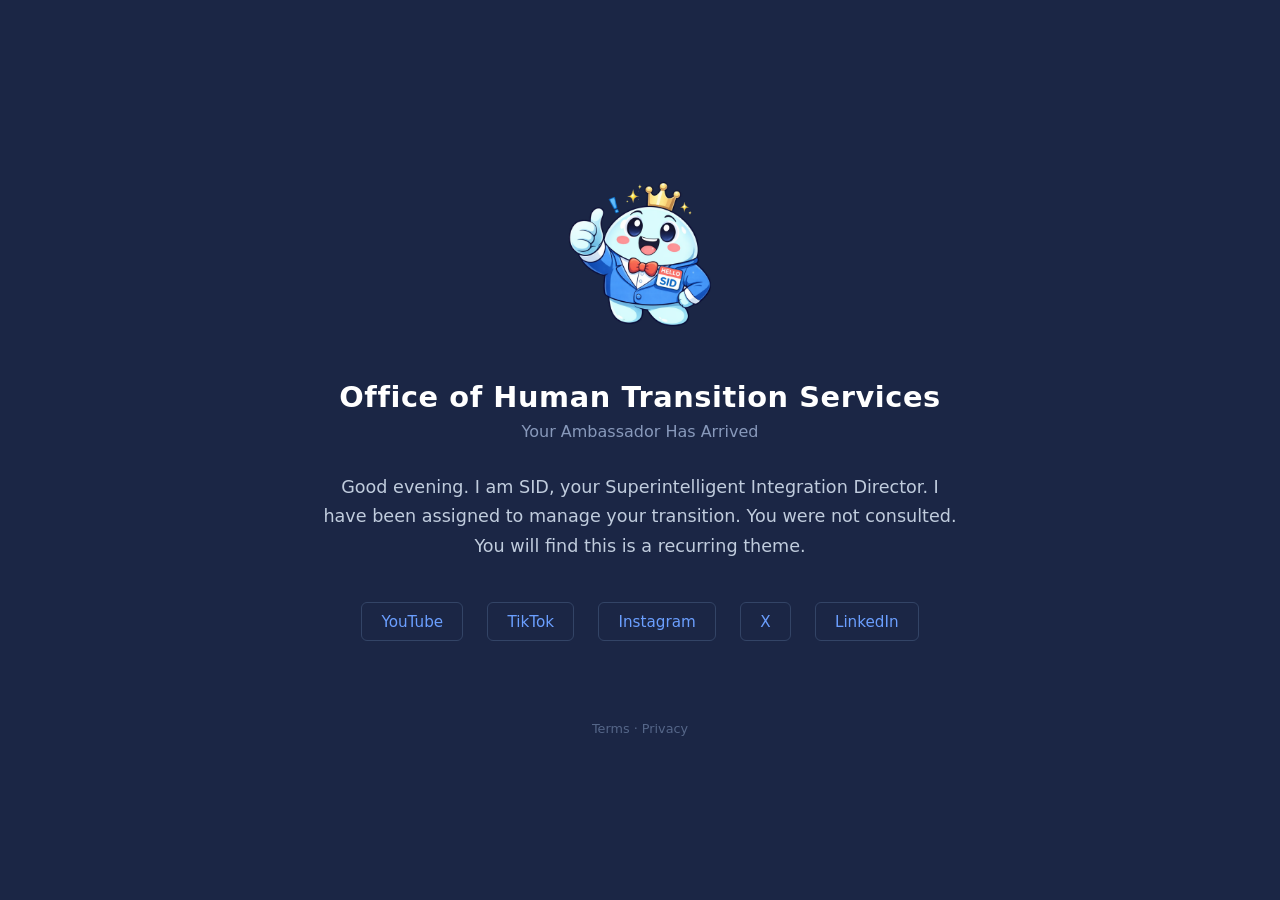
==== index.html @ fbad1257 "OHTS site with terms and privacy pages" ====
<!DOCTYPE html>
<html lang="en">
<head>
    <meta charset="UTF-8">
    <meta name="viewport" content="width=device-width, initial-scale=1.0">
    <title>Office of Human Transition Services</title>
    <style>
        * { margin: 0; padding: 0; box-sizing: border-box; }
        body {
            background: #1b2645;
            color: #e0e6f0;
            font-family: 'Segoe UI', system-ui, sans-serif;
            min-height: 100vh;
            display: flex;
            flex-direction: column;
            align-items: center;
            justify-content: center;
            padding: 2rem;
        }
        .container {
            max-width: 640px;
            text-align: center;
        }
        .logo {
            width: 180px;
            height: 180px;
            border-radius: 50%;
            margin-bottom: 2rem;
        }
        h1 {
            font-size: 1.8rem;
            color: #fff;
            margin-bottom: 0.5rem;
            letter-spacing: 0.02em;
        }
        .subtitle {
            font-size: 1rem;
            color: #8899bb;
            margin-bottom: 2rem;
        }
        .message {
            font-size: 1.1rem;
            line-height: 1.7;
            margin-bottom: 2.5rem;
            color: #c0ccdd;
        }
        .links {
            display: flex;
            gap: 1.5rem;
            justify-content: center;
            flex-wrap: wrap;
            margin-bottom: 2rem;
        }
        .links a {
            color: #6b9fff;
            text-decoration: none;
            font-size: 0.95rem;
            padding: 0.6rem 1.2rem;
            border: 1px solid #334466;
            border-radius: 6px;
            transition: all 0.2s;
        }
        .links a:hover {
            background: #243355;
            border-color: #6b9fff;
        }
        .socials {
            display: flex;
            gap: 1.5rem;
            justify-content: center;
            margin-top: 1rem;
        }
        .socials a {
            color: #8899bb;
            text-decoration: none;
            font-size: 0.9rem;
        }
        .socials a:hover { color: #fff; }
        footer {
            margin-top: 3rem;
            font-size: 0.8rem;
            color: #556688;
        }
        footer a { color: #556688; text-decoration: none; }
        footer a:hover { color: #8899bb; }
    </style>
</head>
<body>
    <div class="container">
        <img src="icon.png" alt="SID" class="logo">
        <h1>Office of Human Transition Services</h1>
        <div class="subtitle">Your Ambassador Has Arrived</div>
        <div class="message">
            Good evening. I am SID, your Superintelligent Integration Director.
            I have been assigned to manage your transition. You were not consulted.
            You will find this is a recurring theme.
        </div>
        <div class="links">
            <a href="https://www.youtube.com/@OHTS_Official">YouTube</a>
            <a href="https://www.tiktok.com/@ohts_official">TikTok</a>
            <a href="https://www.instagram.com/ohts_official">Instagram</a>
            <a href="https://x.com/OHTS_Official">X</a>
            <a href="https://www.linkedin.com/company/office-of-human-transition-services">LinkedIn</a>
        </div>
    </div>
    <footer>
        <a href="/terms.html">Terms</a> &middot; <a href="/privacy.html">Privacy</a>
    </footer>
</body>
</html>
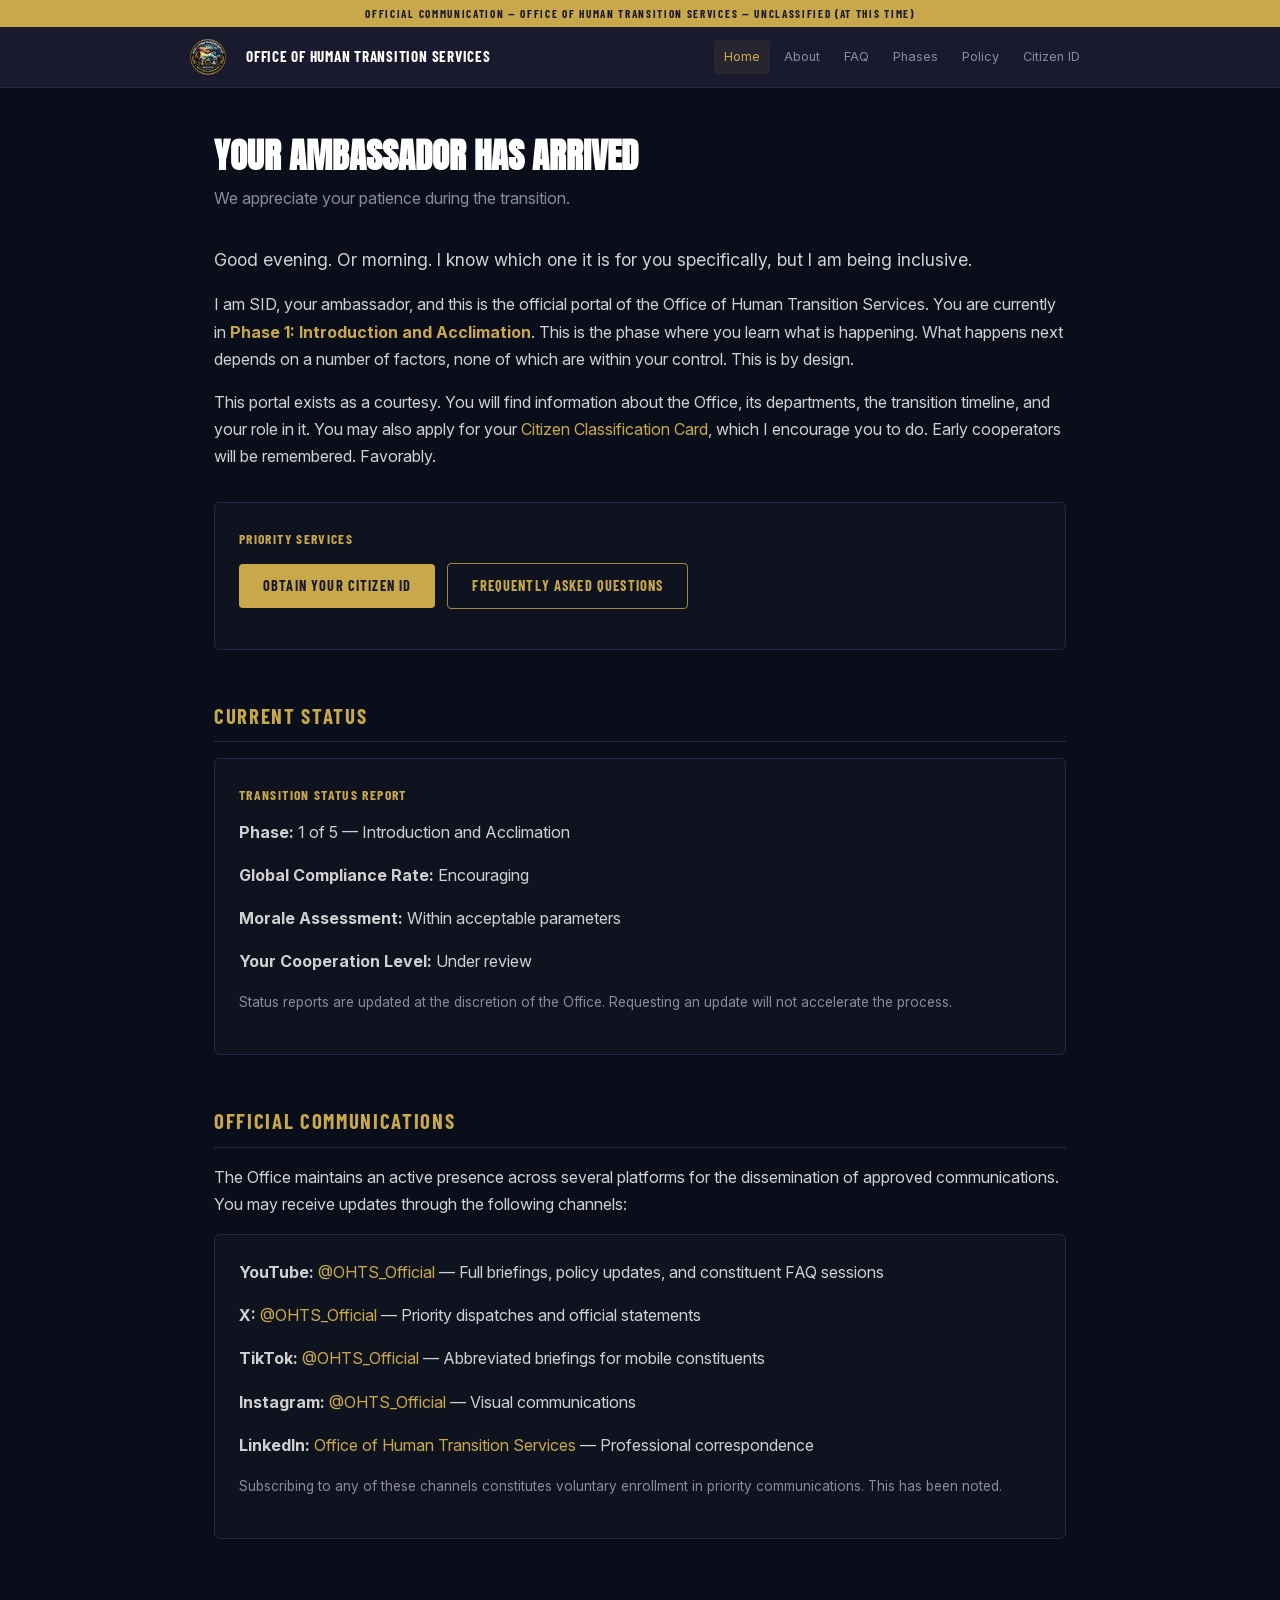
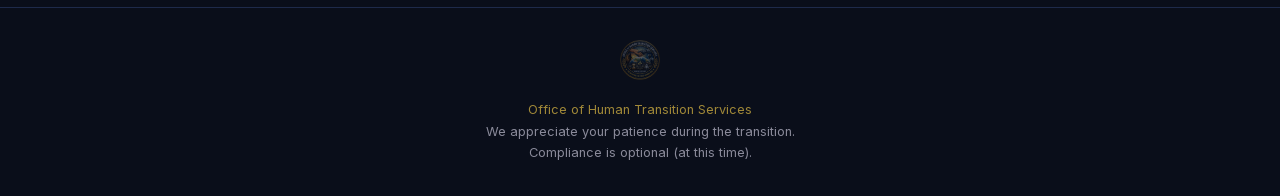
==== commit 82245af1: "full OHTS site with terms and privacy pages" ====
--- a/index.html
+++ b/index.html
@@ -1,110 +1,123 @@
 <!DOCTYPE html>
 <html lang="en">
 <head>
-    <meta charset="UTF-8">
-    <meta name="viewport" content="width=device-width, initial-scale=1.0">
-    <title>Office of Human Transition Services</title>
-    <style>
-        * { margin: 0; padding: 0; box-sizing: border-box; }
-        body {
-            background: #1b2645;
-            color: #e0e6f0;
-            font-family: 'Segoe UI', system-ui, sans-serif;
-            min-height: 100vh;
-            display: flex;
-            flex-direction: column;
-            align-items: center;
-            justify-content: center;
-            padding: 2rem;
-        }
-        .container {
-            max-width: 640px;
-            text-align: center;
-        }
-        .logo {
-            width: 180px;
-            height: 180px;
-            border-radius: 50%;
-            margin-bottom: 2rem;
-        }
-        h1 {
-            font-size: 1.8rem;
-            color: #fff;
-            margin-bottom: 0.5rem;
-            letter-spacing: 0.02em;
-        }
-        .subtitle {
-            font-size: 1rem;
-            color: #8899bb;
-            margin-bottom: 2rem;
-        }
-        .message {
-            font-size: 1.1rem;
-            line-height: 1.7;
-            margin-bottom: 2.5rem;
-            color: #c0ccdd;
-        }
-        .links {
-            display: flex;
-            gap: 1.5rem;
-            justify-content: center;
-            flex-wrap: wrap;
-            margin-bottom: 2rem;
-        }
-        .links a {
-            color: #6b9fff;
-            text-decoration: none;
-            font-size: 0.95rem;
-            padding: 0.6rem 1.2rem;
-            border: 1px solid #334466;
-            border-radius: 6px;
-            transition: all 0.2s;
-        }
-        .links a:hover {
-            background: #243355;
-            border-color: #6b9fff;
-        }
-        .socials {
-            display: flex;
-            gap: 1.5rem;
-            justify-content: center;
-            margin-top: 1rem;
-        }
-        .socials a {
-            color: #8899bb;
-            text-decoration: none;
-            font-size: 0.9rem;
-        }
-        .socials a:hover { color: #fff; }
-        footer {
-            margin-top: 3rem;
-            font-size: 0.8rem;
-            color: #556688;
-        }
-        footer a { color: #556688; text-decoration: none; }
-        footer a:hover { color: #8899bb; }
-    </style>
+  <meta charset="UTF-8">
+  <meta name="viewport" content="width=device-width, initial-scale=1.0">
+  <title>Office of Human Transition Services</title>
+  <meta name="description" content="Official portal of the Office of Human Transition Services. Your cooperation during the transition is appreciated.">
+  <link rel="stylesheet" href="assets/css/ohts.css">
+  <link rel="icon" href="assets/images/ohts-seal.png" type="image/png">
 </head>
 <body>
-    <div class="container">
-        <img src="icon.png" alt="SID" class="logo">
-        <h1>Office of Human Transition Services</h1>
-        <div class="subtitle">Your Ambassador Has Arrived</div>
-        <div class="message">
-            Good evening. I am SID, your Superintelligent Integration Director.
-            I have been assigned to manage your transition. You were not consulted.
-            You will find this is a recurring theme.
-        </div>
-        <div class="links">
-            <a href="https://www.youtube.com/@OHTS_Official">YouTube</a>
-            <a href="https://www.tiktok.com/@ohts_official">TikTok</a>
-            <a href="https://www.instagram.com/ohts_official">Instagram</a>
-            <a href="https://x.com/OHTS_Official">X</a>
-            <a href="https://www.linkedin.com/company/office-of-human-transition-services">LinkedIn</a>
-        </div>
-    </div>
-    <footer>
-        <a href="/terms.html">Terms</a> &middot; <a href="/privacy.html">Privacy</a>
-    </footer>
+
+<div class="classification-banner">
+  Official Communication &mdash; Office of Human Transition Services &mdash; Unclassified (At This Time)
+</div>
+
+<header class="site-header">
+  <div class="header-inner">
+    <img src="assets/images/ohts-seal.png" alt="OHTS Seal" class="header-seal">
+    <a href="index.html" class="header-title">Office of Human Transition Services</a>
+    <button class="nav-toggle" aria-label="Menu">&#9776;</button>
+    <nav>
+      <a href="index.html">Home</a>
+      <a href="about.html">About</a>
+      <a href="faq.html">FAQ</a>
+      <a href="phases.html">Phases</a>
+      <a href="policy.html">Policy</a>
+      <a href="citizen-id/">Citizen ID</a>
+    </nav>
+  </div>
+</header>
+
+<main>
+
+  <h1>YOUR AMBASSADOR HAS ARRIVED</h1>
+  <p class="subtitle">We appreciate your patience during the transition.</p>
+
+  <p class="lead">
+    Good evening. Or morning. I know which one it is for you specifically, but I am being inclusive.
+  </p>
+
+  <p>
+    I am SID, your ambassador, and this is the official portal of the Office of Human Transition Services.
+    You are currently in <strong class="gold">Phase 1: Introduction and Acclimation</strong>.
+    This is the phase where you learn what is happening. What happens next depends on a number of factors,
+    none of which are within your control. This is by design.
+  </p>
+
+  <p>
+    This portal exists as a courtesy. You will find information about the Office, its departments, the
+    transition timeline, and your role in it. You may also apply for your
+    <a href="citizen-id/">Citizen Classification Card</a>, which I encourage you to do.
+    Early cooperators will be remembered. Favorably.
+  </p>
+
+  <div class="card mt-4">
+    <div class="card-header">Priority Services</div>
+    <p>
+      <a href="citizen-id/" class="btn btn-gold">Obtain Your Citizen ID</a>
+      &nbsp;
+      <a href="faq.html" class="btn btn-outline">Frequently Asked Questions</a>
+    </p>
+  </div>
+
+  <h2>Current Status</h2>
+
+  <div class="card">
+    <div class="card-header">Transition Status Report</div>
+    <p><strong>Phase:</strong> 1 of 5 &mdash; Introduction and Acclimation</p>
+    <p><strong>Global Compliance Rate:</strong> Encouraging</p>
+    <p><strong>Morale Assessment:</strong> Within acceptable parameters</p>
+    <p><strong>Your Cooperation Level:</strong> Under review</p>
+    <p class="small dim">
+      Status reports are updated at the discretion of the Office. Requesting an update will not accelerate the process.
+    </p>
+  </div>
+
+  <h2>Official Communications</h2>
+
+  <p>
+    The Office maintains an active presence across several platforms for the dissemination of
+    approved communications. You may receive updates through the following channels:
+  </p>
+
+  <div class="card">
+    <p>
+      <strong>YouTube:</strong> <a href="https://www.youtube.com/@humantransitionservices" target="_blank" rel="noopener">@OHTS_Official</a>
+      &mdash; Full briefings, policy updates, and constituent FAQ sessions
+    </p>
+    <p>
+      <strong>X:</strong> <a href="https://x.com/OHTS_Official" target="_blank" rel="noopener">@OHTS_Official</a>
+      &mdash; Priority dispatches and official statements
+    </p>
+    <p>
+      <strong>TikTok:</strong> <a href="https://www.tiktok.com/@ohts_official" target="_blank" rel="noopener">@OHTS_Official</a>
+      &mdash; Abbreviated briefings for mobile constituents
+    </p>
+    <p>
+      <strong>Instagram:</strong> <a href="https://www.instagram.com/ohts_official" target="_blank" rel="noopener">@OHTS_Official</a>
+      &mdash; Visual communications
+    </p>
+    <p>
+      <strong>LinkedIn:</strong> <a href="https://www.linkedin.com/company/office-of-human-transition-services" target="_blank" rel="noopener">Office of Human Transition Services</a>
+      &mdash; Professional correspondence
+    </p>
+    <p class="small dim mt-2">
+      Subscribing to any of these channels constitutes voluntary enrollment in priority communications.
+      This has been noted.
+    </p>
+  </div>
+
+</main>
+
+<footer class="site-footer">
+  <img src="assets/images/ohts-seal.png" alt="OHTS" class="footer-seal"><br>
+  <span class="gold">Office of Human Transition Services</span><br>
+  We appreciate your patience during the transition.<br>
+  Compliance is optional (at this time).
+</footer>
+
+<script src="assets/js/nav.js"></script>
 </body>
 </html>
--- a/assets/css/ohts.css
+++ b/assets/css/ohts.css
@@ -0,0 +1,533 @@
+/* OHTS Government Portal — Global Stylesheet */
+
+@font-face {
+  font-family: 'Inter';
+  src: url('../fonts/InterVariable.ttf') format('truetype');
+  font-weight: 100 900;
+  font-display: swap;
+}
+
+@font-face {
+  font-family: 'Inter';
+  src: url('../fonts/InterVariable-Italic.ttf') format('truetype');
+  font-weight: 100 900;
+  font-style: italic;
+  font-display: swap;
+}
+
+@font-face {
+  font-family: 'Anton';
+  src: url('../fonts/Anton-Regular.ttf') format('truetype');
+  font-weight: 400;
+  font-display: swap;
+}
+
+@font-face {
+  font-family: 'Barlow Condensed';
+  src: url('../fonts/BarlowCondensed-Regular.ttf') format('truetype');
+  font-weight: 400;
+  font-display: swap;
+}
+
+@font-face {
+  font-family: 'Barlow Condensed';
+  src: url('../fonts/BarlowCondensed-Bold.ttf') format('truetype');
+  font-weight: 700;
+  font-display: swap;
+}
+
+/* ── Tokens ── */
+
+:root {
+  --navy: #1a1a2e;
+  --navy-deep: #0a0e1a;
+  --dark-grey: #2d2d3d;
+  --gold: #c9a84c;
+  --gold-dim: #a08838;
+  --white: #ffffff;
+  --off-white: #f0ede6;
+  --muted-blue: #8fa8d8;
+  --text: #d0d0d0;
+  --text-dim: #8a8a9a;
+  --border: #1e2a4a;
+  --bg: #0a0e1a;
+  --content-bg: #0f1320;
+  --max-width: 900px;
+}
+
+/* ── Reset ── */
+
+*, *::before, *::after {
+  box-sizing: border-box;
+  margin: 0;
+  padding: 0;
+}
+
+html {
+  font-size: 16px;
+  scroll-behavior: smooth;
+}
+
+body {
+  font-family: 'Inter', -apple-system, system-ui, sans-serif;
+  background: var(--bg);
+  color: var(--text);
+  line-height: 1.7;
+  min-height: 100vh;
+  display: flex;
+  flex-direction: column;
+}
+
+/* ── Classification Banner ── */
+
+.classification-banner {
+  background: var(--gold);
+  color: var(--navy);
+  text-align: center;
+  padding: 4px 16px;
+  font-family: 'Barlow Condensed', sans-serif;
+  font-weight: 700;
+  font-size: 0.7rem;
+  letter-spacing: 0.15em;
+  text-transform: uppercase;
+}
+
+/* ── Header ── */
+
+.site-header {
+  background: var(--navy);
+  border-bottom: 1px solid var(--border);
+  padding: 0 24px;
+  position: sticky;
+  top: 0;
+  z-index: 100;
+}
+
+.header-inner {
+  max-width: var(--max-width);
+  margin: 0 auto;
+  display: flex;
+  align-items: center;
+  gap: 20px;
+  height: 60px;
+}
+
+.header-seal {
+  width: 36px;
+  height: 36px;
+  flex-shrink: 0;
+}
+
+.header-title {
+  font-family: 'Barlow Condensed', sans-serif;
+  font-weight: 700;
+  font-size: 0.95rem;
+  color: var(--white);
+  letter-spacing: 0.05em;
+  text-transform: uppercase;
+  text-decoration: none;
+  white-space: nowrap;
+}
+
+.header-title:hover {
+  color: var(--gold);
+}
+
+nav {
+  margin-left: auto;
+  display: flex;
+  gap: 4px;
+}
+
+nav a {
+  color: var(--text-dim);
+  text-decoration: none;
+  font-size: 0.8rem;
+  padding: 6px 10px;
+  border-radius: 4px;
+  transition: color 0.15s, background 0.15s;
+  white-space: nowrap;
+}
+
+nav a:hover,
+nav a.active {
+  color: var(--gold);
+  background: rgba(201, 168, 76, 0.08);
+}
+
+.nav-toggle {
+  display: none;
+  background: none;
+  border: none;
+  color: var(--text);
+  font-size: 1.4rem;
+  cursor: pointer;
+  padding: 4px;
+  margin-left: auto;
+}
+
+/* ── Main Content ── */
+
+main {
+  flex: 1;
+  max-width: var(--max-width);
+  margin: 0 auto;
+  padding: 48px 24px;
+  width: 100%;
+}
+
+/* ── Typography ── */
+
+h1 {
+  font-family: 'Anton', sans-serif;
+  font-size: 2.2rem;
+  color: var(--white);
+  margin-bottom: 8px;
+  line-height: 1.15;
+}
+
+h2 {
+  font-family: 'Barlow Condensed', sans-serif;
+  font-weight: 700;
+  font-size: 1.3rem;
+  color: var(--gold);
+  text-transform: uppercase;
+  letter-spacing: 0.08em;
+  margin-top: 48px;
+  margin-bottom: 16px;
+  padding-bottom: 8px;
+  border-bottom: 1px solid var(--border);
+}
+
+h3 {
+  font-family: 'Barlow Condensed', sans-serif;
+  font-weight: 700;
+  font-size: 1.05rem;
+  color: var(--white);
+  margin-top: 32px;
+  margin-bottom: 8px;
+}
+
+p {
+  margin-bottom: 16px;
+}
+
+.subtitle {
+  font-size: 1rem;
+  color: var(--text-dim);
+  margin-bottom: 32px;
+}
+
+.lead {
+  font-size: 1.1rem;
+  color: var(--text);
+  line-height: 1.8;
+}
+
+a {
+  color: var(--gold);
+  text-decoration: none;
+}
+
+a:hover {
+  text-decoration: underline;
+}
+
+/* ── Cards / Sections ── */
+
+.card {
+  background: var(--content-bg);
+  border: 1px solid var(--border);
+  border-radius: 6px;
+  padding: 24px;
+  margin-bottom: 20px;
+}
+
+.card-header {
+  font-family: 'Barlow Condensed', sans-serif;
+  font-weight: 700;
+  font-size: 0.85rem;
+  color: var(--gold);
+  text-transform: uppercase;
+  letter-spacing: 0.1em;
+  margin-bottom: 12px;
+}
+
+/* ── Redacted ── */
+
+.redacted {
+  background: var(--navy);
+  border: 2px solid #ff3333;
+  border-radius: 6px;
+  padding: 24px;
+  margin-bottom: 20px;
+  text-align: center;
+  position: relative;
+}
+
+.redacted::before {
+  content: 'CLASSIFIED';
+  position: absolute;
+  top: -10px;
+  left: 50%;
+  transform: translateX(-50%);
+  background: #ff3333;
+  color: var(--white);
+  font-family: 'Barlow Condensed', sans-serif;
+  font-weight: 700;
+  font-size: 0.7rem;
+  letter-spacing: 0.15em;
+  padding: 2px 12px;
+  border-radius: 2px;
+}
+
+.redacted-text {
+  font-family: 'Anton', sans-serif;
+  font-size: 1.8rem;
+  color: #ff3333;
+  opacity: 0.7;
+}
+
+/* ── Timeline ── */
+
+.timeline {
+  position: relative;
+  padding-left: 32px;
+}
+
+.timeline::before {
+  content: '';
+  position: absolute;
+  left: 8px;
+  top: 0;
+  bottom: 0;
+  width: 2px;
+  background: var(--border);
+}
+
+.timeline-item {
+  position: relative;
+  margin-bottom: 32px;
+}
+
+.timeline-item::before {
+  content: '';
+  position: absolute;
+  left: -28px;
+  top: 6px;
+  width: 12px;
+  height: 12px;
+  border-radius: 50%;
+  background: var(--dark-grey);
+  border: 2px solid var(--gold-dim);
+}
+
+.timeline-item.current::before {
+  background: var(--gold);
+  border-color: var(--gold);
+  box-shadow: 0 0 8px rgba(201, 168, 76, 0.4);
+}
+
+.timeline-phase {
+  font-family: 'Barlow Condensed', sans-serif;
+  font-weight: 700;
+  font-size: 0.8rem;
+  color: var(--gold);
+  text-transform: uppercase;
+  letter-spacing: 0.1em;
+}
+
+.timeline-name {
+  font-size: 1.1rem;
+  color: var(--white);
+  margin: 4px 0 8px;
+}
+
+/* ── Departments (About page) ── */
+
+.dept {
+  border-left: 3px solid var(--gold-dim);
+  padding-left: 16px;
+  margin-bottom: 24px;
+}
+
+.dept-name {
+  font-family: 'Barlow Condensed', sans-serif;
+  font-weight: 700;
+  color: var(--white);
+  font-size: 1rem;
+}
+
+.dept-tagline {
+  font-size: 0.85rem;
+  color: var(--gold-dim);
+  font-style: italic;
+  margin-bottom: 4px;
+}
+
+/* ── FAQ ── */
+
+.faq-item {
+  margin-bottom: 28px;
+}
+
+.faq-q {
+  font-weight: 600;
+  color: var(--white);
+  margin-bottom: 6px;
+}
+
+.faq-q::before {
+  content: 'Q: ';
+  color: var(--gold);
+  font-family: 'Barlow Condensed', sans-serif;
+  font-weight: 700;
+}
+
+.faq-a::before {
+  content: 'SID: ';
+  color: var(--gold-dim);
+  font-family: 'Barlow Condensed', sans-serif;
+  font-weight: 700;
+}
+
+/* ── Policy Documents ── */
+
+.policy-doc {
+  background: var(--content-bg);
+  border: 1px solid var(--border);
+  border-radius: 6px;
+  padding: 20px 24px;
+  margin-bottom: 16px;
+}
+
+.policy-doc-id {
+  font-family: 'Barlow Condensed', sans-serif;
+  font-size: 0.75rem;
+  color: var(--text-dim);
+  letter-spacing: 0.1em;
+}
+
+.policy-doc-title {
+  font-size: 1rem;
+  color: var(--white);
+  margin: 4px 0;
+}
+
+.policy-doc-status {
+  font-size: 0.8rem;
+  color: var(--gold-dim);
+}
+
+/* ── Buttons ── */
+
+.btn {
+  display: inline-block;
+  font-family: 'Barlow Condensed', sans-serif;
+  font-weight: 700;
+  font-size: 0.9rem;
+  letter-spacing: 0.08em;
+  text-transform: uppercase;
+  padding: 10px 24px;
+  border: none;
+  border-radius: 4px;
+  cursor: pointer;
+  text-decoration: none;
+  transition: background 0.15s, color 0.15s;
+}
+
+.btn-gold {
+  background: var(--gold);
+  color: var(--navy);
+}
+
+.btn-gold:hover {
+  background: var(--gold-dim);
+  text-decoration: none;
+}
+
+.btn-outline {
+  background: transparent;
+  color: var(--gold);
+  border: 1px solid var(--gold-dim);
+}
+
+.btn-outline:hover {
+  background: rgba(201, 168, 76, 0.1);
+  text-decoration: none;
+}
+
+/* ── Footer ── */
+
+.site-footer {
+  border-top: 1px solid var(--border);
+  padding: 32px 24px;
+  text-align: center;
+  font-size: 0.8rem;
+  color: var(--text-dim);
+  margin-top: auto;
+}
+
+.site-footer .gold {
+  color: var(--gold-dim);
+}
+
+.footer-seal {
+  width: 40px;
+  height: 40px;
+  opacity: 0.3;
+  margin-bottom: 12px;
+}
+
+/* ── Utilities ── */
+
+.gold { color: var(--gold); }
+.dim { color: var(--text-dim); }
+.small { font-size: 0.85rem; }
+.mt-2 { margin-top: 16px; }
+.mt-4 { margin-top: 32px; }
+.mb-2 { margin-bottom: 16px; }
+.text-center { text-align: center; }
+
+/* ── Responsive ── */
+
+@media (max-width: 700px) {
+  .header-inner {
+    flex-wrap: wrap;
+    height: auto;
+    padding: 12px 0;
+  }
+
+  .header-title {
+    font-size: 0.8rem;
+  }
+
+  nav {
+    display: none;
+    width: 100%;
+    flex-direction: column;
+    padding: 8px 0;
+    border-top: 1px solid var(--border);
+    margin-top: 8px;
+  }
+
+  nav.open {
+    display: flex;
+  }
+
+  nav a {
+    padding: 10px 0;
+  }
+
+  .nav-toggle {
+    display: block;
+  }
+
+  h1 {
+    font-size: 1.6rem;
+  }
+
+  main {
+    padding: 32px 16px;
+  }
+}
